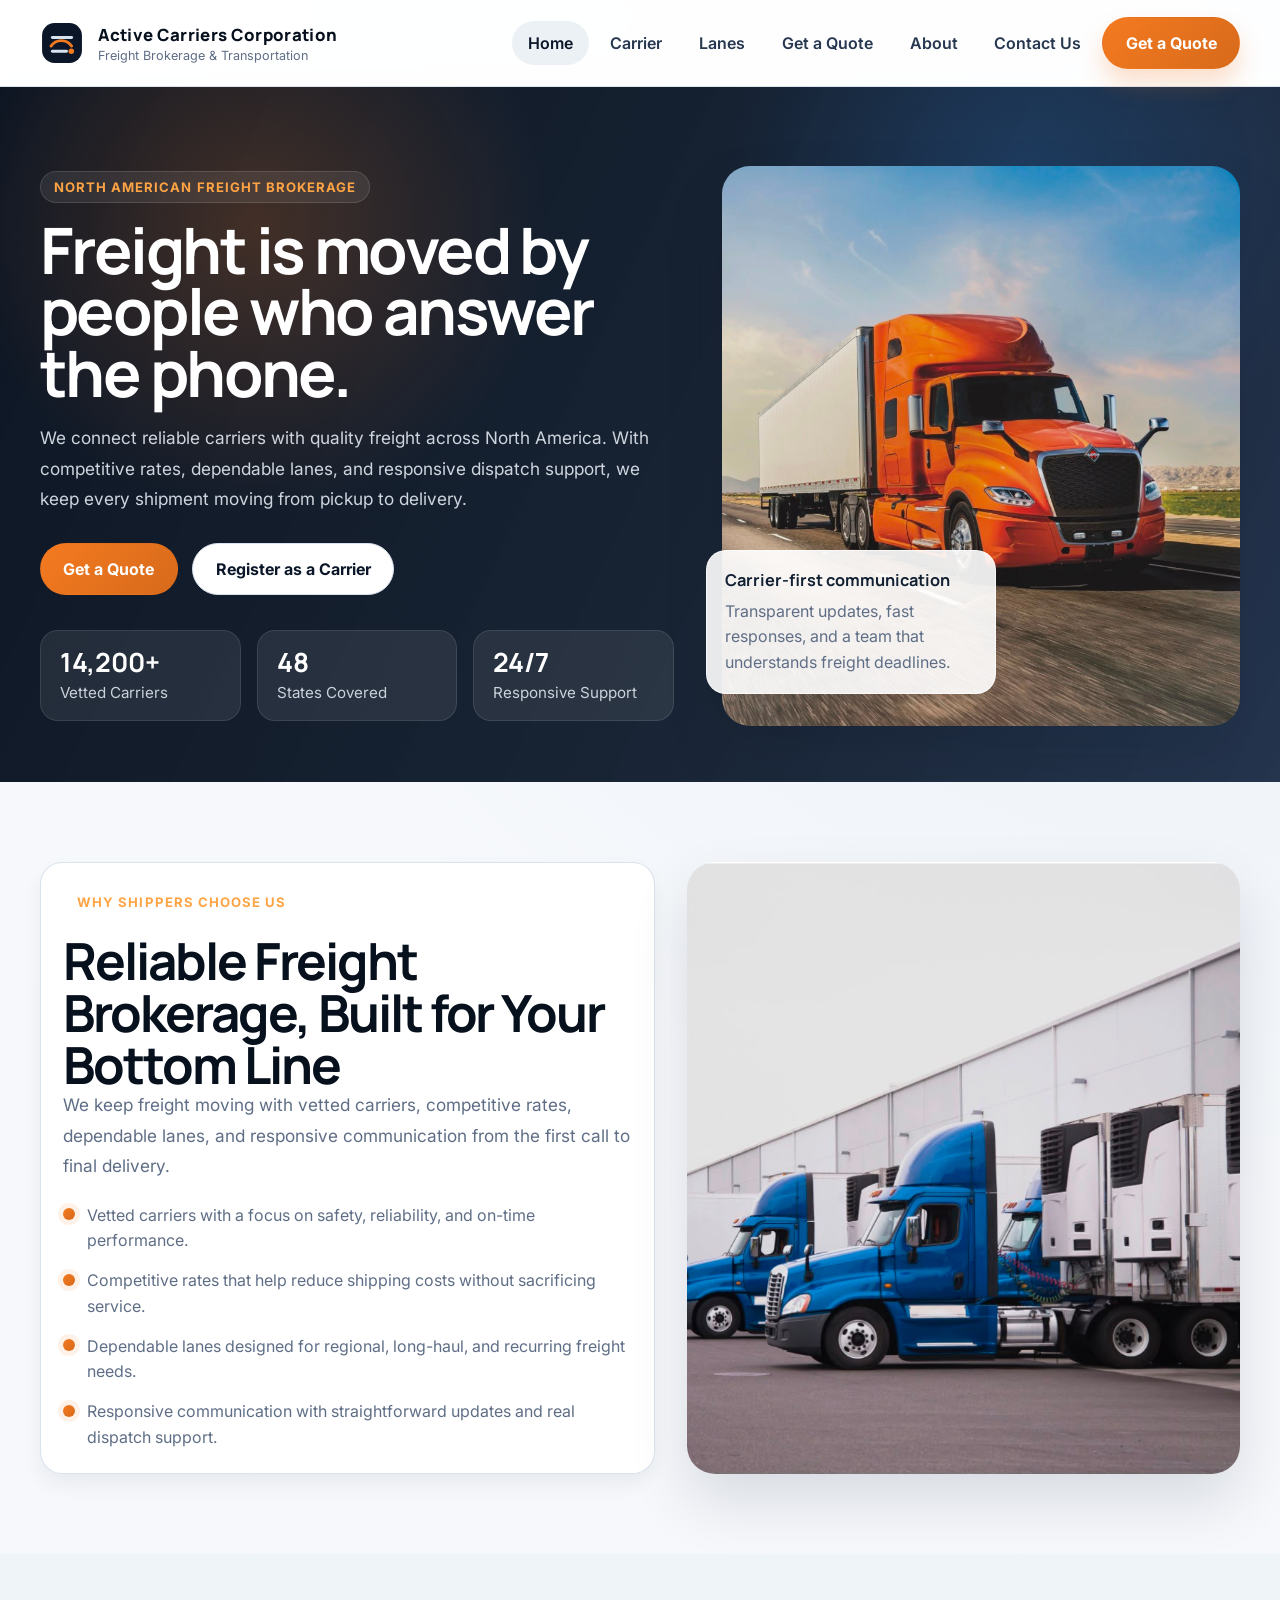
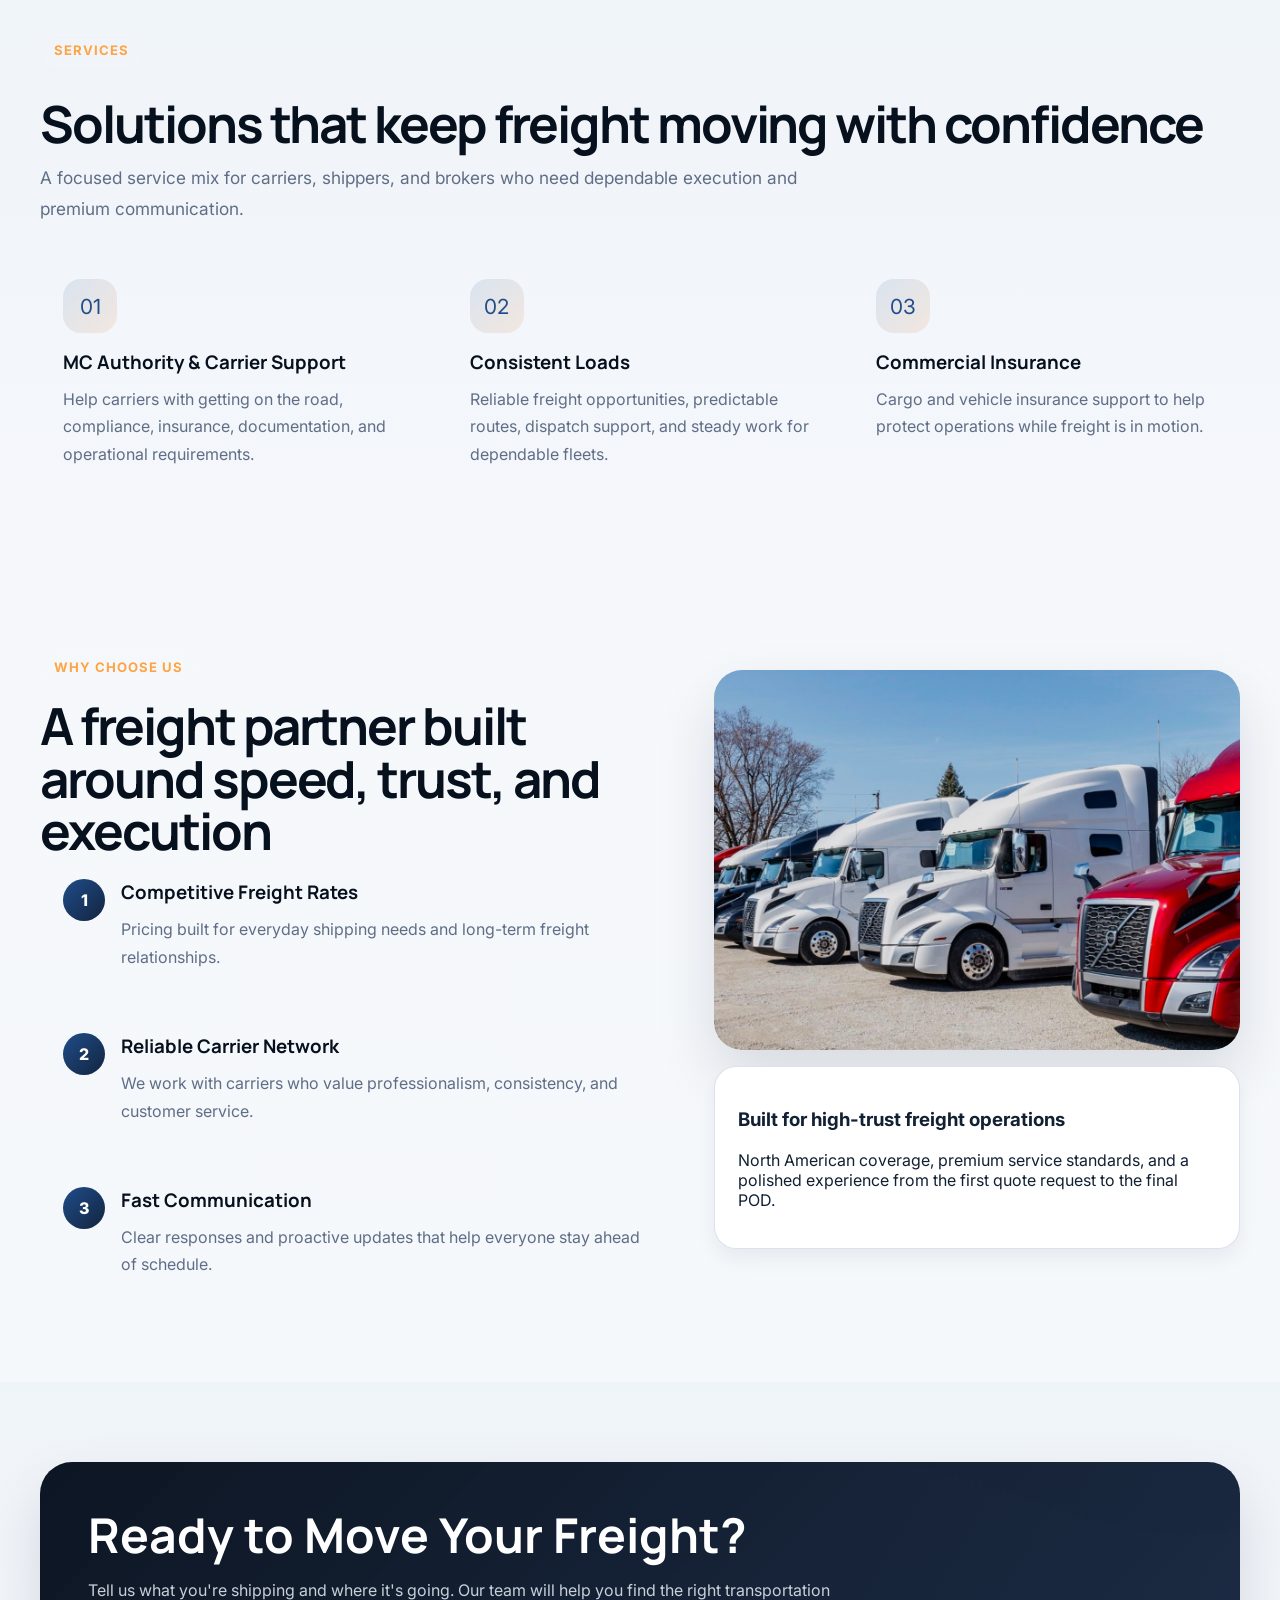
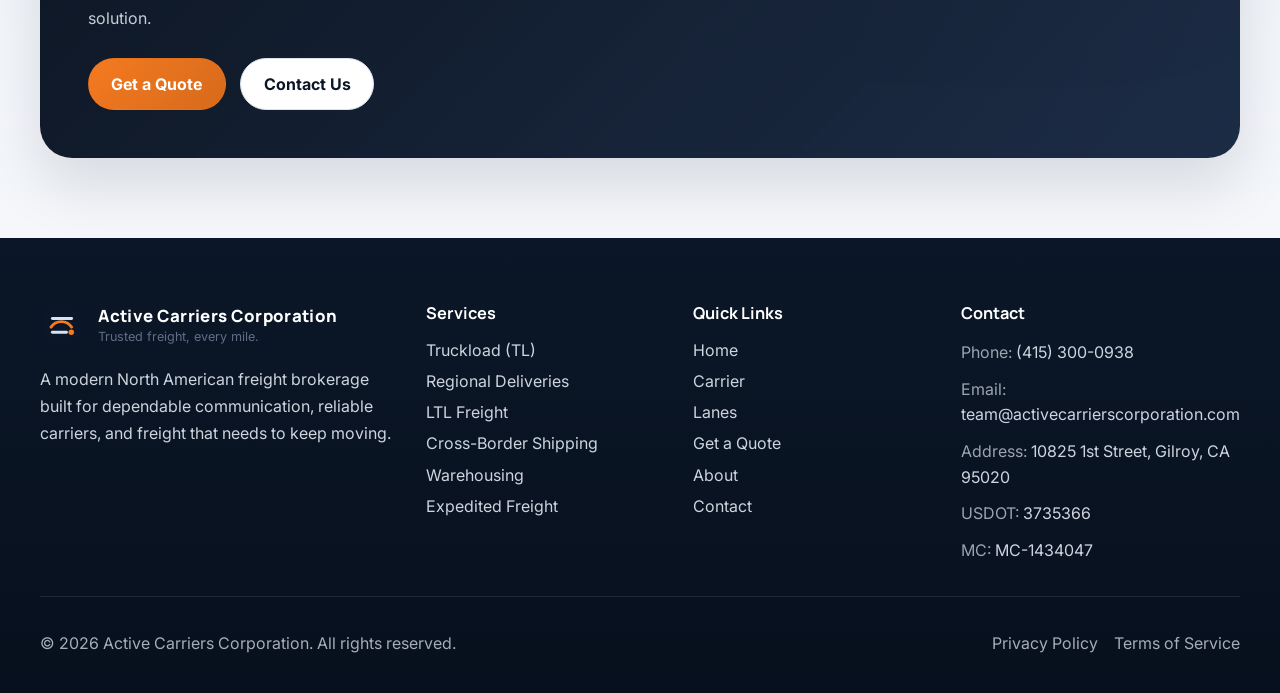
==== index.html @ 28343d26 "Add files via upload" ====
<!doctype html>
<html lang="en">
<head>
  <meta charset="utf-8">
  <meta name="viewport" content="width=device-width, initial-scale=1">
  <title>Active Carriers Corporation | Freight Brokerage & Transportation</title>
  <meta name="description" content="Active Carriers Corporation is a modern freight brokerage and transportation company connecting reliable carriers with quality freight across North America.">
  <meta name="robots" content="index, follow">
  <meta name="theme-color" content="#0B1728">
  <link rel="canonical" href="index.html">
  <meta property="og:type" content="website">
  <meta property="og:title" content="Active Carriers Corporation | Freight Brokerage & Transportation">
  <meta property="og:description" content="Connect with reliable carriers and quality freight across North America.">
  <meta property="og:url" content="index.html">
  <meta property="og:image" content="assets/logo/logo.svg">
  <meta name="twitter:card" content="summary">
  <meta name="twitter:title" content="Active Carriers Corporation | Freight Brokerage & Transportation">
  <meta name="twitter:description" content="Connect with reliable carriers and quality freight across North America.">
  <link rel="icon" type="image/svg+xml" href="assets/logo/logo.svg">
  <link rel="apple-touch-icon" href="assets/logo/logo.svg">
  <link rel="preconnect" href="https://fonts.googleapis.com">
  <link rel="preconnect" href="https://fonts.gstatic.com" crossorigin>
  <link href="https://fonts.googleapis.com/css2?family=Inter:wght@400;500;600;700;800&family=Manrope:wght@600;700;800&display=swap" rel="stylesheet">
  <link rel="stylesheet" href="css/style.css">
  <link rel="stylesheet" href="css/animations.css">
  <link rel="stylesheet" href="css/responsive.css">
  <script type="application/ld+json">
    {
      "@context": "https://schema.org",
      "@type": "Organization",
      "name": "Active Carriers Corporation",
      "url": "index.html",
      "logo": "assets/logo/logo.svg",
      "telephone": "+1-408-313-8667",
      "email": "team@activecarrierscorporation.com",
      "address": {
        "@type": "PostalAddress",
        "streetAddress": "10825 1st Street",
        "addressLocality": "Gilroy",
        "addressRegion": "CA",
        "postalCode": "95020",
        "addressCountry": "US"
      },
      "contactPoint": {
        "@type": "ContactPoint",
        "telephone": "+1-408-313-8667",
        "contactType": "customer service",
        "email": "team@activecarrierscorporation.com"
      }
    }
  </script>
</head>
<body data-page="home">
  <a class="sr-only" href="#main-content">Skip to content</a>
  <div data-site-header></div>

  <main id="main-content">
    <section class="hero">
      <div class="container hero__inner">
        <div data-reveal>
          <span class="hero__eyebrow">North American Freight Brokerage</span>
          <h1 class="hero__title">Freight is moved by people who answer the phone.</h1>
          <p class="hero__lead">
            We connect reliable carriers with quality freight across North America. With competitive rates, dependable lanes, and responsive dispatch support, we keep every shipment moving from pickup to delivery.
          </p>
          <div class="hero__actions">
            <a class="button button--accent" href="book-lane.html">Get a Quote</a>
            <a class="button button--secondary" href="carrier.html">Register as a Carrier</a>
          </div>
          <div class="hero__stats" aria-label="Company highlights">
            <div class="stat-card">
              <strong>14,200+</strong>
              <span>Vetted Carriers</span>
            </div>
            <div class="stat-card">
              <strong>48</strong>
              <span>States Covered</span>
            </div>
            <div class="stat-card">
              <strong>24/7</strong>
              <span>Responsive Support</span>
            </div>
          </div>
        </div>

        <div class="hero__media" data-reveal>
          <img class="hero__image" src="assets/images/image2.jpeg" alt="Semi truck driving along an open highway at sunset" loading="eager">
          <div class="hero__card">
            <h3>Carrier-first communication</h3>
            <p>Transparent updates, fast responses, and a team that understands freight deadlines.</p>
          </div>
        </div>
      </div>
    </section>

    <section class="section">
      <div class="container intro-grid">
        <div class="intro-panel" data-reveal>
          <span class="section__eyebrow">Why shippers choose us</span>
          <h2 class="section__title">Reliable Freight Brokerage, Built for Your Bottom Line</h2>
          <p class="section__lead">
            We keep freight moving with vetted carriers, competitive rates, dependable lanes, and responsive communication from the first call to final delivery.
          </p>
          <ul class="bullets">
            <li>Vetted carriers with a focus on safety, reliability, and on-time performance.</li>
            <li>Competitive rates that help reduce shipping costs without sacrificing service.</li>
            <li>Dependable lanes designed for regional, long-haul, and recurring freight needs.</li>
            <li>Responsive communication with straightforward updates and real dispatch support.</li>
          </ul>
        </div>
        <img class="intro-image" src="assets/images/image6.jpeg" alt="Freight truck parked near a logistics facility" loading="lazy" data-reveal>
      </div>
    </section>

    <section class="section section--muted">
      <div class="container">
        <div class="section__header" data-reveal>
          <span class="section__eyebrow">Services</span>
          <h2 class="section__title">Solutions that keep freight moving with confidence</h2>
          <p class="section__lead">A focused service mix for carriers, shippers, and brokers who need dependable execution and premium communication.</p>
        </div>
        <div class="cards-grid">
          <article class="service-card" data-reveal>
            <div class="service-card__icon">01</div>
            <h3>MC Authority & Carrier Support</h3>
            <p>Help carriers with getting on the road, compliance, insurance, documentation, and operational requirements.</p>
          </article>
          <article class="service-card" data-reveal>
            <div class="service-card__icon">02</div>
            <h3>Consistent Loads</h3>
            <p>Reliable freight opportunities, predictable routes, dispatch support, and steady work for dependable fleets.</p>
          </article>
          <article class="service-card" data-reveal>
            <div class="service-card__icon">03</div>
            <h3>Commercial Insurance</h3>
            <p>Cargo and vehicle insurance support to help protect operations while freight is in motion.</p>
          </article>
        </div>
      </div>
    </section>

    <section class="section">
      <div class="container feature-layout">
        <div data-reveal>
          <span class="section__eyebrow">Why choose us</span>
          <h2 class="section__title">A freight partner built around speed, trust, and execution</h2>
          <div class="advantage-list">
            <article class="advantage-card">
              <span class="advantage-card__index">1</span>
              <div>
                <h3>Competitive Freight Rates</h3>
                <p>Pricing built for everyday shipping needs and long-term freight relationships.</p>
              </div>
            </article>
            <article class="advantage-card">
              <span class="advantage-card__index">2</span>
              <div>
                <h3>Reliable Carrier Network</h3>
                <p>We work with carriers who value professionalism, consistency, and customer service.</p>
              </div>
            </article>
            <article class="advantage-card">
              <span class="advantage-card__index">3</span>
              <div>
                <h3>Fast Communication</h3>
                <p>Clear responses and proactive updates that help everyone stay ahead of schedule.</p>
              </div>
            </article>
            <!-- <article class="advantage-card">
              <span class="advantage-card__index">4</span>
              <div>
                <h3>Transparent Terms</h3>
                <p>Easy-to-understand expectations from booking through delivery and settlement.</p>
              </div>
            </article> -->
          </div>
        </div>
        <div data-reveal>
          <img class="feature-image" src="assets/images/image4.jpeg" alt="Logistics team planning freight operations" loading="lazy">
          <div class="info-panel" style="margin-top: 1rem;">
            <h3>Built for high-trust freight operations</h3>
            <p>North American coverage, premium service standards, and a polished experience from the first quote request to the final POD.</p>
          </div>
        </div>
      </div>
    </section>

    <section class="section section--muted">
      <div class="container">
        <div class="cta-block" data-reveal>
          <h2>Ready to Move Your Freight?</h2>
          <p>Tell us what you're shipping and where it's going. Our team will help you find the right transportation solution.</p>
          <div class="cta-block__actions">
            <a class="button button--accent" href="book-lane.html">Get a Quote</a>
            <a class="button button--secondary" href="contact.html">Contact Us</a>
          </div>
        </div>
      </div>
    </section>
  </main>

  <div data-site-footer></div>

  <script src="js/data.js"></script>
  <script src="js/main.js"></script>
</body>
</html>
---- css/style.css ----
:root {
  --bg: #f4f7fb;
  --surface: #ffffff;
  --surface-2: #edf2f8;
  --text: #122033;
  --muted: #5f6e86;
  --line: #d8e1ec;
  --navy-950: #07101d;
  --navy-900: #0b1728;
  --navy-800: #13243f;
  --blue-700: #1f4d89;
  --blue-600: #2563a9;
  --orange-600: #d76a1b;
  --orange-500: #f47a20;
  --green-600: #1c8f5f;
  --shadow-lg: 0 28px 60px rgba(8, 17, 31, 0.12);
  --shadow-md: 0 16px 34px rgba(8, 17, 31, 0.09);
  --shadow-sm: 0 10px 20px rgba(8, 17, 31, 0.06);
  --radius-xl: 28px;
  --radius-lg: 22px;
  --radius-md: 16px;
  --radius-sm: 12px;
  --container: 1200px;
}

* {
  box-sizing: border-box;
}

html {
  scroll-behavior: smooth;
}

body {
  margin: 0;
  padding-top: 86px;
  font-family: "Inter", sans-serif;
  color: var(--text);
  background:
    radial-gradient(circle at top right, rgba(37, 99, 169, 0.08), transparent 30%),
    linear-gradient(180deg, #f7f9fc 0%, #f4f7fb 100%);
  min-height: 100vh;
}

body.nav-open {
  overflow: hidden;
}

img {
  max-width: 100%;
  display: block;
}

a {
  color: inherit;
  text-decoration: none;
}

button,
input,
select,
textarea {
  font: inherit;
}

button {
  cursor: pointer;
}

.sr-only {
  position: absolute;
  width: 1px;
  height: 1px;
  padding: 0;
  margin: -1px;
  overflow: hidden;
  clip: rect(0, 0, 0, 0);
  border: 0;
}

.container {
  width: min(calc(100% - 2rem), var(--container));
  margin: 0 auto;
}

.site-header {
  position: fixed;
  top: 0;
  left: 0;
  right: 0;
  z-index: 1000;
  background: rgba(255, 255, 255, 0.92);
  backdrop-filter: blur(14px);
  border-bottom: 1px solid rgba(216, 225, 236, 0.8);
}

.header__inner {
  display: flex;
  align-items: center;
  gap: 1rem;
  min-height: 86px;
}

.brand {
  display: inline-flex;
  align-items: center;
  gap: 0.9rem;
  min-width: 0;
}

.brand__mark {
  flex: 0 0 auto;
}

.brand__text {
  display: flex;
  flex-direction: column;
  gap: 0.1rem;
  min-width: 0;
}

.brand__name {
  font-family: "Manrope", sans-serif;
  font-size: 1.05rem;
  font-weight: 800;
  letter-spacing: 0.02em;
  color: var(--navy-950);
}

.brand__tag {
  font-size: 0.79rem;
  color: var(--muted);
}

.nav {
  margin-left: auto;
}

.nav__list {
  display: flex;
  align-items: center;
  gap: 0.3rem;
  list-style: none;
  padding: 0;
  margin: 0;
}

.nav__link {
  display: inline-flex;
  align-items: center;
  justify-content: center;
  padding: 0.75rem 1rem;
  border-radius: 999px;
  color: #26374f;
  font-weight: 600;
  transition: color 180ms ease, background-color 180ms ease, transform 180ms ease;
}

.nav__link:hover,
.nav__link:focus-visible,
.nav__link.is-active {
  background: rgba(31, 77, 137, 0.08);
  color: var(--navy-900);
}

.nav__cta {
  box-shadow: 0 14px 24px rgba(244, 122, 32, 0.24);
}

.nav-toggle {
  display: none;
  margin-left: auto;
  width: 48px;
  height: 48px;
  padding: 0;
  border: 1px solid var(--line);
  border-radius: 14px;
  background: var(--surface);
  align-items: center;
  justify-content: center;
  gap: 4px;
  flex-direction: column;
}

.nav-toggle__bar {
  width: 18px;
  height: 2px;
  border-radius: 99px;
  background: var(--navy-900);
}

.button {
  display: inline-flex;
  align-items: center;
  justify-content: center;
  min-height: 52px;
  padding: 0.9rem 1.4rem;
  border-radius: 999px;
  border: 1px solid transparent;
  font-weight: 700;
  transition: transform 180ms ease, box-shadow 180ms ease, background-color 180ms ease, border-color 180ms ease;
}

.button:hover,
.button:focus-visible {
  transform: translateY(-1px);
}

.button--accent {
  color: #fff;
  background: linear-gradient(135deg, var(--orange-500), var(--orange-600));
}

.button--accent:hover,
.button--accent:focus-visible {
  box-shadow: 0 18px 30px rgba(244, 122, 32, 0.28);
}

.button--secondary {
  color: var(--navy-900);
  background: #fff;
  border-color: var(--line);
}

.hero {
  position: relative;
  overflow: hidden;
  padding: 5rem 0 3.5rem;
  background:
    linear-gradient(115deg, rgba(8, 17, 31, 0.98) 0%, rgba(11, 23, 40, 0.95) 55%, rgba(19, 36, 63, 0.92) 100%);
  color: #fff;
}

.hero::before {
  content: "";
  position: absolute;
  inset: 0;
  background:
    radial-gradient(circle at 20% 20%, rgba(244, 122, 32, 0.22), transparent 25%),
    radial-gradient(circle at 80% 15%, rgba(37, 99, 169, 0.35), transparent 26%);
  pointer-events: none;
}

.hero__inner {
  position: relative;
  display: grid;
  grid-template-columns: minmax(0, 1.1fr) minmax(340px, 0.9fr);
  gap: 3rem;
  align-items: center;
}

.hero__eyebrow,
.section__eyebrow {
  display: inline-flex;
  align-items: center;
  gap: 0.5rem;
  padding: 0.45rem 0.8rem;
  border-radius: 999px;
  width: fit-content;
  background: rgba(255, 255, 255, 0.08);
  border: 1px solid rgba(255, 255, 255, 0.12);
  color: #fea445;
  font-size: 0.82rem;
  font-weight: 700;
  letter-spacing: 0.08em;
  text-transform: uppercase;
}

.hero__title,
.section__title {
  margin: 1rem 0 0;
  font-family: "Manrope", sans-serif;
  font-size: clamp(2.35rem, 5vw, 4.9rem);
  line-height: 0.96;
  letter-spacing: -0.04em;
}

.hero__lead,
.section__lead {
  max-width: 42rem;
  margin: 1.25rem 0 0;
  font-size: 1.08rem;
  line-height: 1.75;
  color: rgba(232, 239, 247, 0.88);
}

.hero__actions {
  display: flex;
  flex-wrap: wrap;
  gap: 0.9rem;
  margin-top: 1.8rem;
}

.hero__stats {
  display: grid;
  grid-template-columns: repeat(3, minmax(0, 1fr));
  gap: 1rem;
  margin-top: 2.2rem;
}

.stat-card {
  padding: 1.15rem 1.2rem;
  border-radius: 18px;
  background: rgba(255, 255, 255, 0.08);
  border: 1px solid rgba(255, 255, 255, 0.1);
  backdrop-filter: blur(10px);
}

.stat-card strong {
  display: block;
  font-family: "Manrope", sans-serif;
  font-size: 1.65rem;
  line-height: 1;
}

.stat-card span {
  display: block;
  margin-top: 0.45rem;
  color: rgba(232, 239, 247, 0.85);
  font-size: 0.95rem;
}

.hero__media {
  position: relative;
  min-height: 560px;
}

.hero__image {
  width: 100%;
  height: 100%;
  min-height: 560px;
  object-fit: cover;
  border-radius: var(--radius-xl);
  box-shadow: var(--shadow-lg);
}

.hero__card {
  position: absolute;
  left: -1rem;
  bottom: 2rem;
  width: min(290px, 88%);
  padding: 1.1rem 1.15rem;
  border-radius: 20px;
  background: rgba(255, 255, 255, 0.9);
  color: var(--text);
  box-shadow: var(--shadow-md);
  border: 1px solid rgba(255, 255, 255, 0.7);
}

.hero__card h3 {
  margin: 0;
  font-family: "Manrope", sans-serif;
  font-size: 1.02rem;
}

.hero__card p {
  margin: 0.5rem 0 0;
  line-height: 1.6;
  color: var(--muted);
}

.section {
  padding: 5rem 0;
}

.section--muted {
  background: linear-gradient(180deg, #eff4f9 0%, #f5f7fb 100%);
}

.section__header {
  display: grid;
  gap: 0.9rem;
  margin-bottom: 2rem;
}

.section__title {
  color: var(--navy-950);
  font-size: clamp(2rem, 4vw, 3.4rem);
  line-height: 1.02;
}

.section__lead {
  color: var(--muted);
  max-width: 50rem;
  margin: 0;
}

.intro-grid {
  display: grid;
  grid-template-columns: 1fr 0.9fr;
  gap: 2rem;
  align-items: center;
}

.intro-panel,
.feature-panel,
.form-panel,
.info-panel,
.lane-tools,
.lane-card,
.vehicle-card,
.contact-card {
  background: var(--surface);
  border: 1px solid rgba(216, 225, 236, 0.95);
  border-radius: var(--radius-lg);
  box-shadow: var(--shadow-sm);
}

.intro-panel,
.feature-panel,
.form-panel,
.info-panel {
  padding: 1.4rem;
}

.bullets {
  display: grid;
  gap: 0.9rem;
  margin: 1.35rem 0 0;
  padding: 0;
  list-style: none;
}

.bullets li {
  display: flex;
  gap: 0.75rem;
  align-items: flex-start;
  line-height: 1.6;
  color: var(--muted);
}

.bullets li::before {
  content: "";
  flex: 0 0 auto;
  width: 12px;
  height: 12px;
  margin-top: 0.35rem;
  border-radius: 50%;
  background: linear-gradient(135deg, var(--orange-500), var(--orange-600));
  box-shadow: 0 0 0 5px rgba(244, 122, 32, 0.1);
}

.intro-image {
  height: 100%;
  min-height: 420px;
  border-radius: var(--radius-xl);
  object-fit: cover;
  box-shadow: var(--shadow-lg);
}

.cards-grid {
  display: grid;
  grid-template-columns: repeat(3, minmax(0, 1fr));
  gap: 1.2rem;
}

.service-card,
.advantage-card,
.vehicle-card,
.contact-card,
.lane-card {
  padding: 1.45rem;
  transition: transform 180ms ease, box-shadow 180ms ease;
}

.service-card:hover,
.advantage-card:hover,
.vehicle-card:hover,
.contact-card:hover,
.lane-card:hover {
  transform: translateY(-4px);
  box-shadow: var(--shadow-md);
}

.service-card__icon {
  display: inline-flex;
  align-items: center;
  justify-content: center;
  width: 54px;
  height: 54px;
  border-radius: 18px;
  background: linear-gradient(135deg, rgba(37, 99, 169, 0.12), rgba(244, 122, 32, 0.12));
  color: var(--blue-700);
  font-size: 1.3rem;
  margin-bottom: 1rem;
}

.service-card h3,
.advantage-card h3,
.vehicle-card h3,
.contact-card h3,
.lane-card h3,
.info-card h3 {
  margin: 0;
  font-family: "Manrope", sans-serif;
  color: var(--navy-950);
}

.service-card p,
.advantage-card p,
.vehicle-card p,
.contact-card p,
.lane-card p,
.info-card p {
  margin: 0.7rem 0 0;
  line-height: 1.7;
  color: var(--muted);
}

.feature-layout {
  display: grid;
  grid-template-columns: 1.1fr 0.9fr;
  gap: 2rem;
  align-items: start;
}

.advantage-list {
  display: grid;
  gap: 1rem;
}

.advantage-card {
  display: grid;
  grid-template-columns: auto 1fr;
  gap: 1rem;
  align-items: start;
}

.advantage-card__index {
  width: 42px;
  height: 42px;
  border-radius: 50%;
  display: inline-flex;
  align-items: center;
  justify-content: center;
  font-weight: 800;
  color: #fff;
  background: linear-gradient(135deg, var(--blue-700), var(--navy-800));
}

.feature-image {
  margin-top: 1.2rem;
  width: 100%;
  height: 380px;
  object-fit: cover;
  border-radius: var(--radius-xl);
  box-shadow: var(--shadow-lg);
}

.cta-block {
  padding: 3rem;
  border-radius: calc(var(--radius-xl) + 4px);
  background:
    linear-gradient(135deg, rgba(8, 17, 31, 0.98), rgba(19, 36, 63, 0.96)),
    radial-gradient(circle at top right, rgba(244, 122, 32, 0.22), transparent 35%);
  color: #fff;
  box-shadow: var(--shadow-lg);
}

.cta-block h2 {
  margin: 0;
  font-family: "Manrope", sans-serif;
  font-size: clamp(2rem, 4vw, 3rem);
  line-height: 1.05;
}

.cta-block p {
  max-width: 48rem;
  margin: 1rem 0 0;
  color: rgba(232, 239, 247, 0.85);
  line-height: 1.75;
}

.cta-block__actions {
  display: flex;
  flex-wrap: wrap;
  gap: 0.9rem;
  margin-top: 1.6rem;
}

.page-hero {
  padding: 4.2rem 0 2.8rem;
  background:
    linear-gradient(115deg, rgba(8, 17, 31, 0.98) 0%, rgba(11, 23, 40, 0.95) 55%, rgba(19, 36, 63, 0.92) 100%);
  color: #fff;
}

.page-hero__inner {
  display: grid;
  grid-template-columns: minmax(0, 1.05fr) minmax(280px, 0.95fr);
  gap: 2rem;
  align-items: center;
}

.page-hero__title {
  margin: 0;
  font-family: "Manrope", sans-serif;
  font-size: clamp(2.4rem, 5vw, 4.3rem);
  line-height: 0.98;
  letter-spacing: -0.04em;
}

.page-hero__subtitle {
  margin: 1rem 0 0;
  color: rgba(232, 239, 247, 0.88);
  line-height: 1.75;
  max-width: 42rem;
  font-size: 1.06rem;
}

.page-hero__panel {
  padding: 1.4rem;
  border-radius: var(--radius-xl);
  background: rgba(255, 255, 255, 0.08);
  border: 1px solid rgba(255, 255, 255, 0.12);
}

.page-hero__panel img {
  width: 100%;
  height: 290px;
  border-radius: 22px;
  object-fit: cover;
}

.lane-tools {
  padding: 1.2rem;
  margin-bottom: 1.4rem;
}

.lane-tools__grid {
  display: grid;
  grid-template-columns: 1.4fr 0.6fr 0.7fr 0.7fr 0.6fr auto;
  gap: 0.8rem;
  align-items: end;
}

.field label,
.form-field label,
.upload-field label {
  display: block;
  margin-bottom: 0.45rem;
  font-size: 0.92rem;
  font-weight: 700;
  color: var(--navy-900);
}

.field input,
.field select,
.form-field input,
.form-field select,
.form-field textarea {
  width: 100%;
  min-height: 52px;
  padding: 0.85rem 1rem;
  border-radius: 14px;
  border: 1px solid var(--line);
  background: #fff;
  color: var(--text);
  transition: border-color 180ms ease, box-shadow 180ms ease;
}

.field input:focus,
.field select:focus,
.form-field input:focus,
.form-field select:focus,
.form-field textarea:focus {
  outline: none;
  border-color: rgba(37, 99, 169, 0.6);
  box-shadow: 0 0 0 4px rgba(37, 99, 169, 0.12);
}

.field input::placeholder,
.form-field input::placeholder,
.form-field textarea::placeholder {
  color: #8a96a9;
}

.lane-grid {
  display: grid;
  grid-template-columns: repeat(3, minmax(0, 1fr));
  gap: 1.2rem;
}

.lane-card {
  display: flex;
  flex-direction: column;
  gap: 1rem;
}

.lane-card__top {
  display: flex;
  justify-content: space-between;
  gap: 1rem;
  align-items: center;
}

.lane-card__badge {
  display: inline-flex;
  align-items: center;
  gap: 0.4rem;
  padding: 0.45rem 0.8rem;
  border-radius: 999px;
  background: rgba(31, 77, 137, 0.08);
  color: var(--blue-700);
  font-weight: 800;
  font-size: 0.92rem;
}

.lane-card__rate {
  font-family: "Manrope", sans-serif;
  font-size: 1.35rem;
  font-weight: 800;
  color: var(--navy-950);
}

.lane-card__route {
  font-size: 1.1rem;
  line-height: 1.35;
}

.lane-card__route span {
  color: var(--orange-500);
}

.lane-card__meta {
  display: grid;
  grid-template-columns: repeat(3, minmax(0, 1fr));
  gap: 0.8rem;
}

.lane-card__meta div {
  padding: 0.85rem;
  border-radius: 16px;
  background: #f7f9fc;
}

.lane-card__meta span {
  display: block;
  font-size: 0.78rem;
  text-transform: uppercase;
  letter-spacing: 0.08em;
  color: var(--muted);
  margin-bottom: 0.35rem;
}

.lane-card__meta strong {
  display: block;
  font-size: 0.98rem;
  color: var(--navy-950);
}

.lane-card__button {
  width: 100%;
}

.form-grid {
  display: grid;
  grid-template-columns: repeat(2, minmax(0, 1fr));
  gap: 1rem;
}

.form-grid--single {
  grid-template-columns: 1fr;
}

.form-field--full {
  grid-column: 1 / -1;
}

.form-field textarea {
  min-height: 160px;
  resize: vertical;
}

.upload-field {
  margin-top: 1rem;
}

.upload-help {
  margin: 0.35rem 0 0;
  color: var(--muted);
  font-size: 0.9rem;
  line-height: 1.6;
}

.upload-input {
  padding: 0.75rem 0;
}

.form-actions {
  display: flex;
  flex-wrap: wrap;
  gap: 0.9rem;
  align-items: center;
  margin-top: 1.2rem;
}

.form-message {
  margin-top: 1rem;
  padding: 0.95rem 1rem;
  border-radius: 14px;
  font-weight: 600;
  line-height: 1.6;
}

.form-message--info {
  background: rgba(31, 77, 137, 0.08);
  color: var(--blue-700);
}

.form-message--success {
  background: rgba(28, 143, 95, 0.1);
  color: var(--green-600);
}

.form-message--error {
  background: rgba(215, 106, 27, 0.12);
  color: #9b4510;
}

.two-column {
  display: grid;
  grid-template-columns: 1.05fr 0.95fr;
  gap: 1.6rem;
  align-items: start;
}

.info-stack {
  display: grid;
  gap: 1rem;
}

.info-card {
  padding: 1.15rem 1.2rem;
  border-radius: var(--radius-lg);
  background: var(--surface);
  border: 1px solid var(--line);
  box-shadow: var(--shadow-sm);
}

.info-card span {
  display: block;
  margin-top: 0.35rem;
  color: var(--muted);
  line-height: 1.6;
}

.vehicle-card__image {
  width: 100%;
  height: 230px;
  border-radius: 18px;
  object-fit: cover;
  margin-bottom: 1rem;
}

.contact-grid {
  display: grid;
  grid-template-columns: 0.95fr 1.05fr;
  gap: 1.4rem;
}

.contact-card__list {
  list-style: none;
  padding: 0;
  margin: 1rem 0 0;
  display: grid;
  gap: 0.95rem;
}

.contact-card__list li {
  display: grid;
  gap: 0.3rem;
  padding: 0.95rem 1rem;
  border-radius: 16px;
  background: #f7f9fc;
}

.contact-card__list li span {
  font-size: 0.78rem;
  text-transform: uppercase;
  letter-spacing: 0.08em;
  color: var(--muted);
}

.contact-card__list strong {
  color: var(--navy-950);
}

.site-footer {
  padding: 4rem 0 1.5rem;
  background: linear-gradient(180deg, var(--navy-900) 0%, var(--navy-950) 100%);
  color: rgba(232, 239, 247, 0.88);
}

.footer__grid {
  display: grid;
  grid-template-columns: 1.2fr 0.8fr 0.8fr 0.9fr;
  gap: 2rem;
  padding-bottom: 2rem;
}

.brand--footer .brand__name,
.footer__heading {
  color: #fff;
}

.footer__copy {
  margin: 1rem 0 0;
  max-width: 34rem;
  line-height: 1.7;
}

.footer__heading {
  margin: 0;
  font-family: "Manrope", sans-serif;
  font-size: 1.02rem;
}

.footer__links,
.footer__contact {
  list-style: none;
  padding: 0;
  margin: 1rem 0 0;
  display: grid;
  gap: 0.7rem;
}

.footer__links a,
.footer__contact a {
  color: rgba(232, 239, 247, 0.88);
}

.footer__links a:hover,
.footer__contact a:hover,
.footer__legal a:hover {
  color: #fff;
}

.footer__contact li {
  line-height: 1.6;
}

.footer__contact span {
  color: rgba(232, 239, 247, 0.66);
}

.footer__bottom {
  display: flex;
  align-items: center;
  justify-content: space-between;
  gap: 1rem;
  padding-top: 1.25rem;
  border-top: 1px solid rgba(255, 255, 255, 0.1);
  color: rgba(232, 239, 247, 0.7);
}

.footer__legal {
  display: flex;
  gap: 1rem;
}

.footer__legal a {
  color: rgba(232, 239, 247, 0.7);
}

.section__subgrid {
  display: grid;
  grid-template-columns: repeat(2, minmax(0, 1fr));
  gap: 1.2rem;
}

.timeline {
  display: grid;
  gap: 1rem;
}

.timeline__item {
  padding: 1rem 1.1rem;
  border-radius: 16px;
  background: rgba(37, 99, 169, 0.06);
  border: 1px solid rgba(37, 99, 169, 0.1);
}

.timeline__item strong {
  display: block;
  color: var(--navy-950);
}

.timeline__item span {
  display: block;
  margin-top: 0.3rem;
  color: var(--muted);
  line-height: 1.6;
}

.trust-bar {
  display: flex;
  flex-wrap: wrap;
  gap: 0.75rem;
  margin-top: 1rem;
}

.trust-pill {
  padding: 0.55rem 0.85rem;
  border-radius: 999px;
  background: rgba(37, 99, 169, 0.08);
  color: var(--blue-700);
  font-weight: 700;
  font-size: 0.88rem;
}

.lane-summary {
  margin-top: 0.8rem;
  font-weight: 700;
  color: var(--blue-700);
}

.lane-section__summary {
  margin-bottom: 1rem;
}

.lane-section__summary-text {
  margin: 0;
  color: var(--muted);
  font-weight: 600;
}

.lane-empty {
  grid-column: 1 / -1;
  padding: 2rem;
  border-radius: var(--radius-lg);
  background: var(--surface);
  border: 1px dashed var(--line);
  box-shadow: var(--shadow-sm);
  text-align: center;
}

.lane-empty h3 {
  margin: 0;
  font-family: "Manrope", sans-serif;
  color: var(--navy-950);
}

.lane-empty p {
  margin: 0.75rem auto 0;
  max-width: 34rem;
  color: var(--muted);
  line-height: 1.7;
}

/* ── Carrier page ──────────────────────────────────────────────────── */

.carrier-hero__pills {
  display: flex;
  flex-wrap: wrap;
  gap: 0.6rem;
  margin-top: 1.6rem;
}

/* Main layout: form (wider) + sidebar */
.carrier-layout {
  display: grid;
  grid-template-columns: 1fr 340px;
  gap: 1.8rem;
  align-items: start;
}

/* Form card with left accent stripe */
.carrier-form-card {
  display: flex;
  border-radius: var(--radius-lg);
  background: var(--surface);
  border: 1px solid var(--line);
  box-shadow: var(--shadow-sm);
  overflow: hidden;
}

.carrier-form-card__accent {
  flex: 0 0 6px;
  background: linear-gradient(180deg, var(--orange-500), var(--blue-700));
  border-radius: var(--radius-lg) 0 0 var(--radius-lg);
}

.carrier-form-card__body {
  flex: 1;
  padding: 2rem 1.8rem;
}

.carrier-form-card__eyebrow {
  background: rgba(31, 77, 137, 0.07);
  border-color: rgba(31, 77, 137, 0.12);
  color: var(--blue-700);
}

.carrier-form-card__title {
  font-size: clamp(1.6rem, 3vw, 2.2rem);
  margin-top: 0.75rem;
}

.carrier-form-card__lead {
  font-size: 1rem;
  margin-top: 0.6rem;
  margin-bottom: 1.6rem;
}

/* Section labels inside the form */
.carrier-form-section-label {
  margin: 1.6rem 0 0.7rem;
  font-size: 0.78rem;
  font-weight: 800;
  letter-spacing: 0.1em;
  text-transform: uppercase;
  color: var(--muted);
  border-bottom: 1px solid var(--line);
  padding-bottom: 0.45rem;
}

.carrier-form-section-label:first-of-type {
  margin-top: 0;
}

/* Required asterisk */
.required-mark {
  color: var(--orange-500);
  margin-left: 2px;
}

/* Form footer row */
.carrier-form-footer {
  display: flex;
  align-items: flex-start;
  gap: 1.2rem;
  flex-wrap: wrap;
  margin-top: 1.6rem;
  padding-top: 1.4rem;
  border-top: 1px solid var(--line);
}

.carrier-submit-btn {
  flex: 0 0 auto;
  min-width: 200px;
}

.carrier-form-note {
  flex: 1;
  margin: 0;
  font-size: 0.88rem;
  line-height: 1.65;
  color: var(--muted);
  min-width: 200px;
}

/* ── Carrier sidebar ──────────────────────────────────────────────── */

.carrier-sidebar {
  display: flex;
  flex-direction: column;
  gap: 1.2rem;
  position: sticky;
  top: 100px;
}

.carrier-sidebar__image-wrap {
  position: relative;
  border-radius: var(--radius-lg);
  overflow: hidden;
  box-shadow: var(--shadow-md);
}

.carrier-sidebar__image {
  width: 100%;
  height: 220px;
  object-fit: cover;
  display: block;
}

.carrier-sidebar__image-badge {
  position: absolute;
  bottom: 0;
  left: 0;
  right: 0;
  padding: 0.9rem 1rem;
  background: linear-gradient(0deg, rgba(7, 16, 29, 0.88) 0%, transparent 100%);
  color: #fff;
}

.carrier-sidebar__image-badge strong {
  display: block;
  font-family: "Manrope", sans-serif;
  font-size: 1rem;
}

.carrier-sidebar__image-badge span {
  display: block;
  font-size: 0.82rem;
  margin-top: 0.2rem;
  color: rgba(232, 239, 247, 0.82);
  line-height: 1.5;
}

/* Stats row */
.carrier-sidebar__facts {
  display: grid;
  grid-template-columns: repeat(3, minmax(0, 1fr));
  gap: 0.75rem;
}

.carrier-fact {
  padding: 0.85rem 0.8rem;
  border-radius: var(--radius-sm);
  background: var(--surface);
  border: 1px solid var(--line);
  box-shadow: var(--shadow-sm);
  text-align: center;
}

.carrier-fact strong {
  display: block;
  font-family: "Manrope", sans-serif;
  font-size: 1.2rem;
  font-weight: 800;
  color: var(--navy-950);
  line-height: 1.1;
}

.carrier-fact span {
  display: block;
  margin-top: 0.3rem;
  font-size: 0.75rem;
  line-height: 1.4;
  color: var(--muted);
}

/* Documents card */
.carrier-sidebar__docs {
  padding: 1.1rem 1.15rem;
  border-radius: var(--radius-md);
  background: var(--surface);
  border: 1px solid var(--line);
  box-shadow: var(--shadow-sm);
}

.carrier-sidebar__docs h3 {
  margin: 0 0 0.75rem;
  font-family: "Manrope", sans-serif;
  font-size: 0.95rem;
  color: var(--navy-950);
}

.carrier-sidebar__docs ul {
  margin: 0;
  padding: 0;
  list-style: none;
  display: grid;
  gap: 0.5rem;
}

.carrier-sidebar__docs ul li {
  display: flex;
  align-items: center;
  gap: 0.6rem;
  font-size: 0.9rem;
  color: var(--muted);
  line-height: 1.5;
}

.carrier-sidebar__docs ul li::before {
  content: "";
  flex: 0 0 8px;
  height: 8px;
  border-radius: 50%;
  background: linear-gradient(135deg, var(--orange-500), var(--orange-600));
}

/* ── Book-lane: lane detail block ─────────────────────────────────── */

.lane-detail-block {
  margin-top: 1.2rem;
  padding: 1rem;
  border-radius: var(--radius-md);
  background: rgba(31, 77, 137, 0.05);
  border: 1px solid rgba(31, 77, 137, 0.12);
}

.lane-detail-grid {
  display: grid;
  grid-template-columns: repeat(2, minmax(0, 1fr));
  gap: 0.75rem;
}

.lane-detail-item {
  padding: 0.75rem 0.85rem;
  border-radius: var(--radius-sm);
  background: var(--surface);
  border: 1px solid var(--line);
}

.lane-detail-item span {
  display: block;
  font-size: 0.75rem;
  font-weight: 700;
  text-transform: uppercase;
  letter-spacing: 0.08em;
  color: var(--muted);
  margin-bottom: 0.3rem;
}

.lane-detail-item strong {
  display: block;
  font-size: 1rem;
  font-weight: 800;
  color: var(--navy-950);
}

.lane-not-found {
  margin-top: 1rem;
  padding: 0.85rem 1rem;
  border-radius: var(--radius-sm);
  background: rgba(215, 106, 27, 0.08);
  border: 1px solid rgba(215, 106, 27, 0.18);
  color: #9b4510;
  font-size: 0.93rem;
  font-weight: 600;
  line-height: 1.55;
}

.lane-not-found a {
  color: var(--orange-600);
  text-decoration: underline;
  text-underline-offset: 2px;
}

/* ── Lane card: type badges, round-trip, extra fields ─────────────── */

.lane-card__top-right {
  display: flex;
  flex-direction: column;
  align-items: flex-end;
  gap: 0.3rem;
}

.lane-card__type {
  display: inline-block;
  font-size: 0.7rem;
  font-weight: 700;
  letter-spacing: 0.06em;
  text-transform: uppercase;
  padding: 0.2rem 0.6rem;
  border-radius: 999px;
}

.lane-card__type--one-way {
  background: rgba(31, 77, 137, 0.08);
  color: var(--blue-700);
  border: 1px solid rgba(31, 77, 137, 0.15);
}

.lane-card__type--round {
  background: rgba(215, 106, 27, 0.1);
  color: var(--orange-600);
  border: 1px solid rgba(215, 106, 27, 0.2);
}

.lane-card__rates {
  display: flex;
  flex-direction: column;
  align-items: flex-end;
  gap: 0.1rem;
}

.lane-card__total-rate {
  font-size: 0.78rem;
  font-weight: 600;
  color: var(--muted);
}

.lane-card__address {
  margin: 0.2rem 0 0;
  font-size: 0.8rem;
  color: var(--muted);
  line-height: 1.4;
}

/* Round-trip return leg block */
.lane-card__return {
  margin-top: 0.85rem;
  padding: 0.85rem;
  border-radius: var(--radius-sm);
  background: rgba(215, 106, 27, 0.04);
  border: 1px dashed rgba(215, 106, 27, 0.25);
}

.lane-card__return-label {
  display: flex;
  align-items: center;
  justify-content: space-between;
  font-size: 0.72rem;
  font-weight: 800;
  letter-spacing: 0.08em;
  text-transform: uppercase;
  color: var(--orange-600);
  margin-bottom: 0.4rem;
}

.lane-card__return-rate {
  font-size: 0.95rem;
  font-weight: 800;
  color: var(--navy-950);
  text-transform: none;
  letter-spacing: 0;
}

.lane-card__return-route {
  font-size: 0.95rem;
  font-weight: 700;
  color: var(--navy-950);
  margin-bottom: 0.4rem;
}

.lane-card__return-route span {
  color: var(--orange-500);
}

.lane-card__meta--return {
  margin-top: 0.5rem;
  background: transparent;
  gap: 0.4rem;
}

.lane-card__meta--return div {
  background: rgba(255, 255, 255, 0.7);
  border-radius: var(--radius-sm);
  padding: 0.5rem 0.65rem;
}

/* .lane-card--round-trip:hover {
  border-left: 3px solid var(--orange-500);
} */

/* ── Contact page layout ──────────────────────────────────────────── */

.contact-page-grid {
  display: grid;
  grid-template-columns: 1fr 1fr;
  gap: 1.8rem;
  align-items: start;
}

@media (max-width: 860px) {
  .contact-page-grid {
    grid-template-columns: 1fr;
  }
}

/* Authority & Registration block */
.contact-reg-block {
  margin-top: 1.8rem;
  padding-top: 1.4rem;
  border-top: 1px solid var(--line);
}

.contact-reg-block h3 {
  font-family: "Manrope", sans-serif;
  font-size: 0.8rem;
  font-weight: 800;
  text-transform: uppercase;
  letter-spacing: 0.08em;
  color: var(--muted);
  margin: 0 0 0.85rem;
}

.contact-reg-list {
  list-style: none;
  margin: 0;
  padding: 0;
  display: grid;
  gap: 0.55rem;
}

.contact-reg-list li {
  display: flex;
  align-items: center;
  justify-content: space-between;
  gap: 1rem;
  padding: 0.65rem 0.9rem;
  border-radius: var(--radius-sm);
  background: rgba(31, 77, 137, 0.04);
  border: 1px solid rgba(31, 77, 137, 0.08);
}

.contact-reg-list li span {
  font-size: 0.78rem;
  font-weight: 600;
  text-transform: uppercase;
  letter-spacing: 0.06em;
  color: var(--muted);
  flex-shrink: 0;
}

.contact-reg-list li strong {
  font-size: 0.95rem;
  font-weight: 700;
  color: var(--navy-950);
  text-align: right;
}

/* USDOT status badge */
.status-badge {
  display: inline-flex;
  align-items: center;
  gap: 0.35rem;
  padding: 0.22rem 0.7rem;
  border-radius: 999px;
  font-size: 0.75rem;
  font-weight: 800;
  letter-spacing: 0.06em;
  text-transform: uppercase;
}

.status-badge--active {
  background: rgba(22, 163, 74, 0.1);
  color: #166534;
  border: 1px solid rgba(22, 163, 74, 0.2);
}

.status-badge--active::before {
  content: "";
  width: 6px;
  height: 6px;
  border-radius: 50%;
  background: #16a34a;
  flex-shrink: 0;
}

/* ══════════════════════════════════════════════════════════════════════
   Contact page — redesigned layout
   ══════════════════════════════════════════════════════════════════════ */

/* ── Stat bar ──────────────────────────────────────────────────────── */
.contact-stat-bar {
  background: var(--navy-900);
  border-bottom: 1px solid rgba(255, 255, 255, 0.06);
}

.contact-stat-bar__inner {
  display: flex;
  align-items: center;
  flex-wrap: wrap;
  gap: 0;
  padding: 0.9rem 0;
}

.contact-stat {
  display: flex;
  flex-direction: column;
  gap: 0.2rem;
  padding: 0.5rem 1.8rem;
  flex: 1;
  min-width: 120px;
}

.contact-stat span {
  font-size: 0.7rem;
  font-weight: 700;
  text-transform: uppercase;
  letter-spacing: 0.1em;
  color: rgba(232, 239, 247, 0.5);
}

.contact-stat strong {
  font-size: 0.95rem;
  font-weight: 700;
  color: #fff;
}

/* .contact-stat strong a {
  color: var(--orange-500);
} */

.contact-stat-divider {
  width: 1px;
  height: 36px;
  background: rgba(255, 255, 255, 0.1);
  flex-shrink: 0;
}

/* ── Detail section ────────────────────────────────────────────────── */
.contact-section {
  padding-top: 3.5rem;
  padding-bottom: 0;
}

.contact-detail-row {
  display: grid;
  grid-template-columns: 1fr;
  gap: 1.2rem;
}

/* ── Detail cards ──────────────────────────────────────────────────── */
.contact-detail-card {
  border-radius: var(--radius-lg);
  background: var(--surface);
  border: 1px solid var(--line);
  box-shadow: var(--shadow-sm);
  overflow: hidden;
  display: grid;
  grid-template-columns: 220px 1fr 180px;
  align-items: stretch;
  min-width: 0;
}

.contact-detail-card__header {
  padding: 1.6rem 1.4rem;
  border-right: 1px solid var(--line);
  border-bottom: none;
  display: flex;
  flex-direction: column;
  justify-content: center;
  background: rgba(31, 77, 137, 0.03);
  min-width: 0;
}

.contact-detail-card__eyebrow {
  display: inline-block;
  font-size: 0.7rem;
  font-weight: 800;
  text-transform: uppercase;
  letter-spacing: 0.1em;
  color: var(--orange-600);
  margin-bottom: 0.4rem;
}

.contact-detail-card__title {
  margin: 0;
  font-family: "Manrope", sans-serif;
  font-size: 1.2rem;
  font-weight: 800;
  color: var(--navy-950);
  line-height: 1.25;
  word-break: break-word;
}

/* CTA column — fixed width, centred button */
.contact-detail-card__cta {
  display: flex;
  align-items: center;
  justify-content: center;
  padding: 1.2rem 1.4rem;
  border-left: 1px solid var(--line);
  background: rgba(244, 122, 32, 0.03);
  white-space: normal;
  text-align: center;
  min-width: 0;
}

/* Contact info list */
.contact-detail-list {
  list-style: none;
  margin: 0;
  padding: 1rem 1.2rem;
  display: flex;
  flex-wrap: wrap;
  gap: 0.55rem;
  align-content: center;
  min-width: 0;
  overflow: hidden;
}

.contact-detail-list li {
  display: flex;
  flex-direction: column;
  gap: 0.15rem;
  padding: 0.6rem 0.85rem;
  border-radius: var(--radius-sm);
  background: #f7f9fc;
  border: 1px solid var(--line);
  min-width: 140px;
  flex: 1 1 140px;
  overflow: hidden;
}

.contact-detail-list__label {
  font-size: 0.68rem;
  font-weight: 700;
  text-transform: uppercase;
  letter-spacing: 0.08em;
  color: var(--muted);
  white-space: nowrap;
}

.contact-detail-list__value {
  font-size: 0.9rem;
  font-weight: 700;
  color: var(--navy-950);
  line-height: 1.4;
  overflow: hidden;
  text-overflow: ellipsis;
  white-space: nowrap;
}

.contact-detail-list__value a {
  color: var(--blue-700);
}

/* Authority card */
/* .contact-detail-card--authority {
  border-left: 3px solid var(--orange-500);
} */

.contact-auth-list {
  list-style: none;
  margin: 0;
  padding: 1rem 1.2rem;
  display: flex;
  flex-wrap: wrap;
  gap: 0.55rem;
  align-content: center;
  min-width: 0;
  overflow: hidden;
}

.contact-auth-list li {
  display: flex;
  flex-direction: column;
  gap: 0.2rem;
  padding: 0.6rem 0.85rem;
  border-radius: var(--radius-sm);
  background: rgba(31, 77, 137, 0.04);
  border: 1px solid rgba(31, 77, 137, 0.1);
  min-width: 140px;
  flex: 1 1 140px;
  overflow: hidden;
}

.contact-auth-list li span {
  font-size: 0.68rem;
  font-weight: 700;
  text-transform: uppercase;
  letter-spacing: 0.07em;
  color: var(--muted);
  white-space: nowrap;
}

.contact-auth-list li strong {
  font-size: 0.9rem;
  font-weight: 700;
  color: var(--navy-950);
  overflow: hidden;
  text-overflow: ellipsis;
  white-space: nowrap;
}

.contact-auth-note {
  display: none;
}

/* Location card */
/* .contact-detail-card--location {
  border-left: 3px solid var(--blue-700);
} */

.contact-location-block {
  display: flex;
  align-items: center;
  gap: 1rem;
  padding: 1rem 1.2rem;
  min-width: 0;
  overflow: hidden;
}

.contact-location-pin {
  flex: 0 0 46px;
  width: 46px;
  height: 46px;
  border-radius: var(--radius-sm);
  background: rgba(31, 77, 137, 0.08);
  display: flex;
  align-items: center;
  justify-content: center;
  color: var(--blue-700);
}

.contact-location-address {
  font-style: normal;
  font-size: 0.95rem;
  font-weight: 700;
  color: var(--navy-950);
  line-height: 1.6;
  min-width: 0;
  overflow: hidden;
}

/* ── CTA row ───────────────────────────────────────────────────────── */
.contact-cta-section {
  padding-top: 3.5rem;
}

.contact-cta-row {
  display: grid;
  grid-template-columns: repeat(3, minmax(0, 1fr));
  gap: 1.4rem;
  margin-top: 1.8rem;
}

.contact-cta-card {
  display: flex;
  flex-direction: column;
  gap: 0.75rem;
  padding: 1.6rem;
  border-radius: var(--radius-lg);
  background: var(--surface);
  border: 1px solid var(--line);
  box-shadow: var(--shadow-sm);
  transition: transform 180ms ease, box-shadow 180ms ease;
}

.contact-cta-card:hover {
  transform: translateY(-4px);
  box-shadow: var(--shadow-md);
}

/* .contact-cta-card--call {
  border-top: 3px solid var(--orange-500);
} */

.contact-cta-card__icon {
  display: inline-flex;
  align-items: center;
  justify-content: center;
  width: 48px;
  height: 48px;
  border-radius: 14px;
  background: linear-gradient(135deg, rgba(37, 99, 169, 0.1), rgba(244, 122, 32, 0.1));
  color: var(--blue-700);
  font-family: "Manrope", sans-serif;
  font-size: 1rem;
  font-weight: 800;
}

.contact-cta-card h3 {
  margin: 0;
  font-family: "Manrope", sans-serif;
  font-size: 1.05rem;
  color: var(--navy-950);
}

.contact-cta-card p {
  margin: 0;
  color: var(--muted);
  line-height: 1.7;
  font-size: 0.92rem;
  flex: 1;
}

.contact-cta-card .button {
  margin-top: auto;
  align-self: flex-start;
}

/* ── Responsive ────────────────────────────────────────────────────── */
@media (max-width: 1024px) {
  .contact-detail-card {
    grid-template-columns: 1fr;
  }
  .contact-detail-card__header {
    border-right: none;
    border-bottom: 1px solid var(--line);
    padding: 1.2rem 1.4rem;
  }
  .contact-detail-card__cta {
    border-left: none;
    border-top: 1px solid var(--line);
    padding: 1rem 1.4rem;
    justify-content: flex-start;
  }
  .contact-cta-row {
    grid-template-columns: 1fr 1fr;
  }
}

@media (max-width: 640px) {
  .contact-cta-row {
    grid-template-columns: 1fr;
  }
  .contact-stat-bar__inner {
    gap: 0.5rem;
  }
  .contact-stat {
    padding: 0.4rem 1rem;
    min-width: 0;
    flex: 1 1 40%;
  }
  .contact-stat-divider {
    display: none;
  }
  .contact-detail-list li,
  .contact-auth-list li {
    min-width: 100%;
    flex: 1 1 100%;
  }
}
---- css/animations.css ----
@keyframes fadeUp {
  from {
    opacity: 0;
    transform: translateY(18px);
  }
  to {
    opacity: 1;
    transform: translateY(0);
  }
}

[data-reveal] {
  opacity: 0;
  transform: translateY(18px);
}

[data-reveal].is-visible {
  animation: fadeUp 700ms ease forwards;
}

.site-footer,
.hero,
.page-hero,
.section {
  animation: fadeUp 700ms ease both;
}
---- css/responsive.css ----
@media (max-width: 1100px) {
  .hero__inner,
  .page-hero__inner,
  .intro-grid,
  .feature-layout,
  .two-column,
  .contact-grid,
  .footer__grid,
  .lane-tools__grid {
    grid-template-columns: 1fr;
  }

  .cards-grid,
  .lane-grid {
    grid-template-columns: repeat(2, minmax(0, 1fr));
  }

  .hero__media {
    min-height: auto;
  }

  .hero__image {
    min-height: 420px;
  }
}

@media (max-width: 900px) {
  .header__inner {
    flex-wrap: wrap;
  }

  .nav-toggle {
    display: inline-flex;
  }

  .nav {
    width: 100%;
    order: 3;
    margin-left: 0;
    display: none;
  }

  .nav.is-open {
    display: block;
  }

  .nav__list {
    flex-direction: column;
    align-items: stretch;
    padding: 0 0 1rem;
  }

  .nav__link {
    justify-content: flex-start;
    padding: 0.9rem 1rem;
  }

  .nav__cta-wrap {
    padding-top: 0.2rem;
  }

  .hero {
    padding-top: 3.4rem;
  }

  .hero__stats {
    grid-template-columns: 1fr;
  }

  .section,
  .page-hero {
    padding-top: 3.4rem;
  }

  .cta-block {
    padding: 2rem;
  }

  .form-grid,
  .section__subgrid {
    grid-template-columns: 1fr;
  }
}

@media (max-width: 720px) {
  .container {
    width: min(calc(100% - 1.1rem), var(--container));
  }

  .hero__title,
  .section__title,
  .page-hero__title {
    font-size: clamp(2rem, 8vw, 3rem);
  }

  .hero__media {
    min-height: auto;
  }

  .hero__image {
    min-height: 320px;
  }

  .hero__card {
    position: static;
    width: 100%;
    margin-top: 1rem;
  }

  .cards-grid,
  .lane-grid {
    grid-template-columns: 1fr;
  }

  .lane-card__meta {
    grid-template-columns: 1fr;
  }

  .footer__bottom {
    flex-direction: column;
    align-items: flex-start;
  }
}

@media (max-width: 540px) {
  .button {
    width: 100%;
  }

  .hero__actions,
  .cta-block__actions {
    flex-direction: column;
  }

  .hero__actions .button,
  .cta-block__actions .button {
    width: 100%;
  }

  .lane-tools {
    padding: 1rem;
  }

  .form-panel,
  .info-panel,
  .intro-panel,
  .feature-panel {
    padding: 1.1rem;
  }
}

/* ── Carrier page responsive ──────────────────────────────────────── */

@media (max-width: 1100px) {
  .carrier-layout {
    grid-template-columns: 1fr;
  }

  .carrier-sidebar {
    position: static;
  }

  .carrier-sidebar__facts {
    grid-template-columns: repeat(3, minmax(0, 1fr));
  }
}

@media (max-width: 720px) {
  .carrier-form-card__body {
    padding: 1.4rem 1.1rem;
  }

  .carrier-form-footer {
    flex-direction: column;
    gap: 0.9rem;
  }

  .carrier-submit-btn {
    width: 100%;
  }

  .carrier-sidebar__facts {
    grid-template-columns: repeat(3, minmax(0, 1fr));
  }
}

@media (max-width: 480px) {
  .carrier-sidebar__facts {
    grid-template-columns: 1fr 1fr;
  }

  .carrier-hero__pills {
    gap: 0.5rem;
  }
}
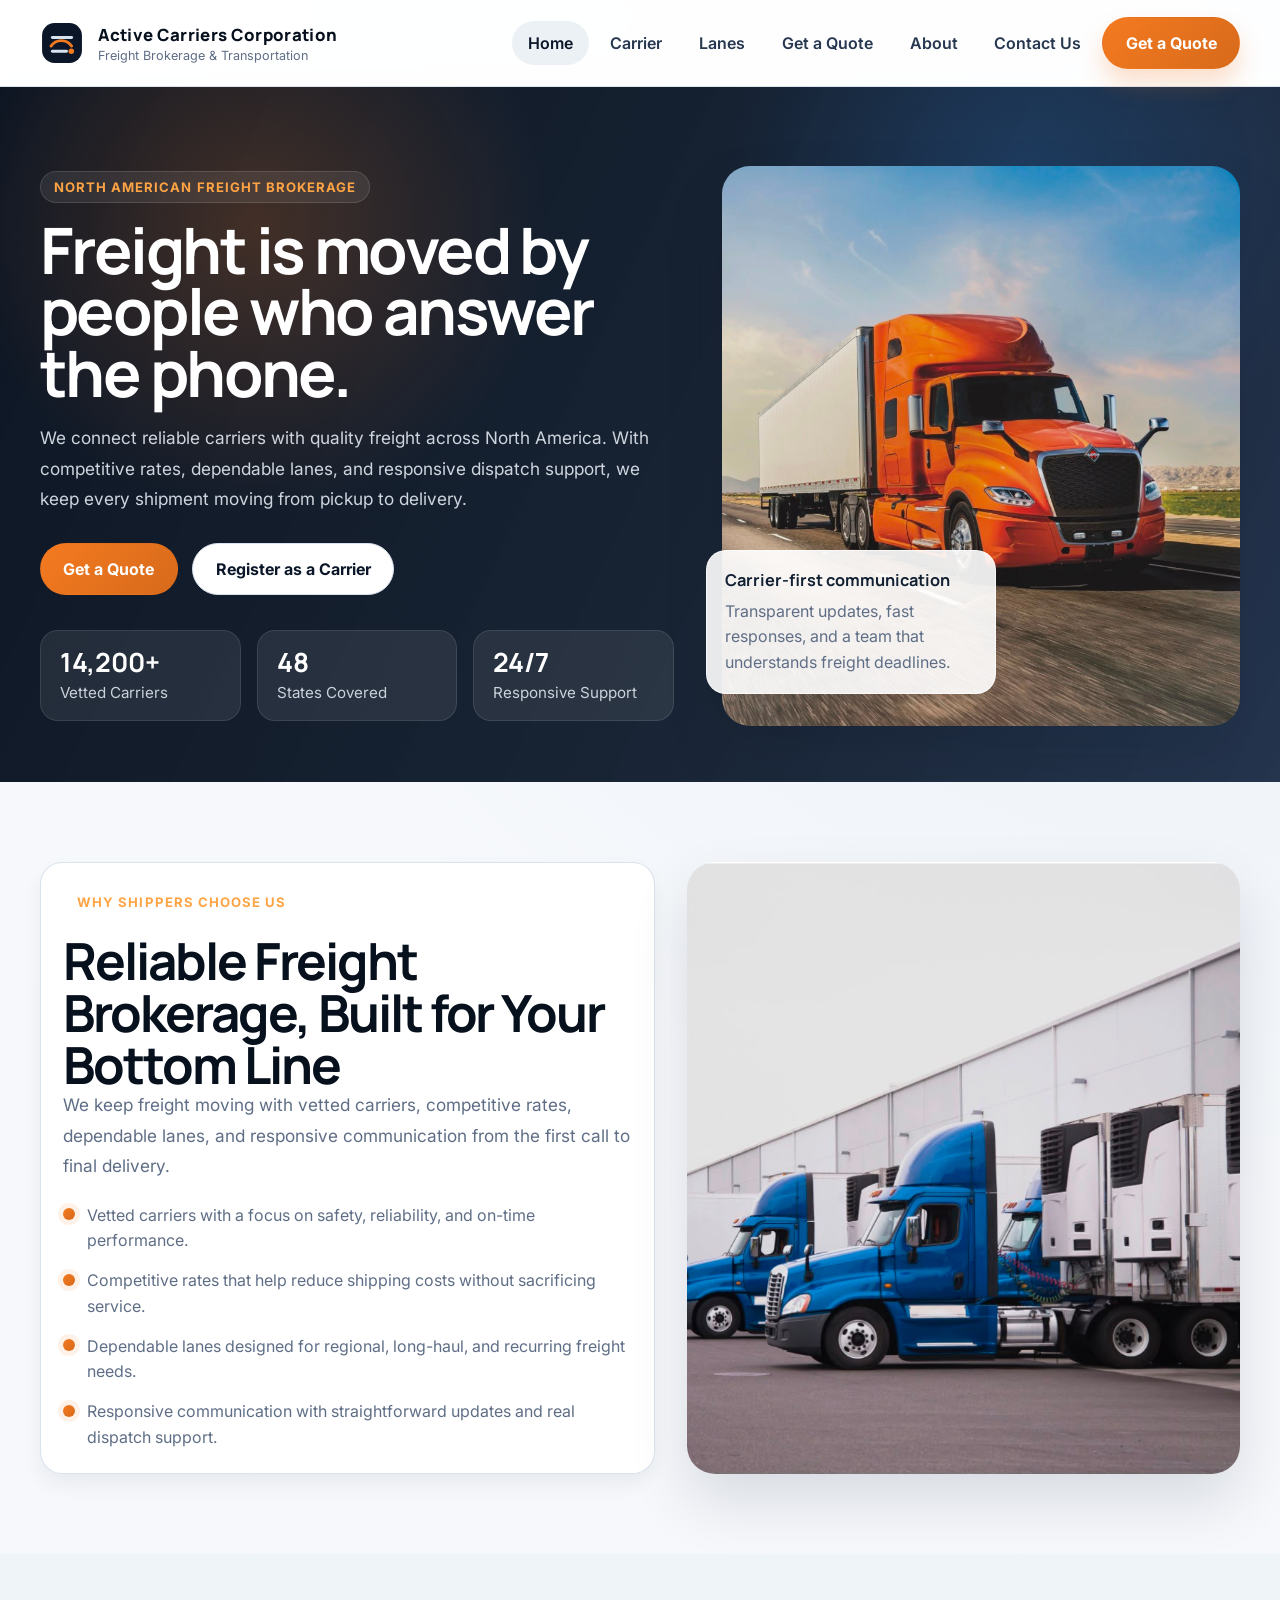
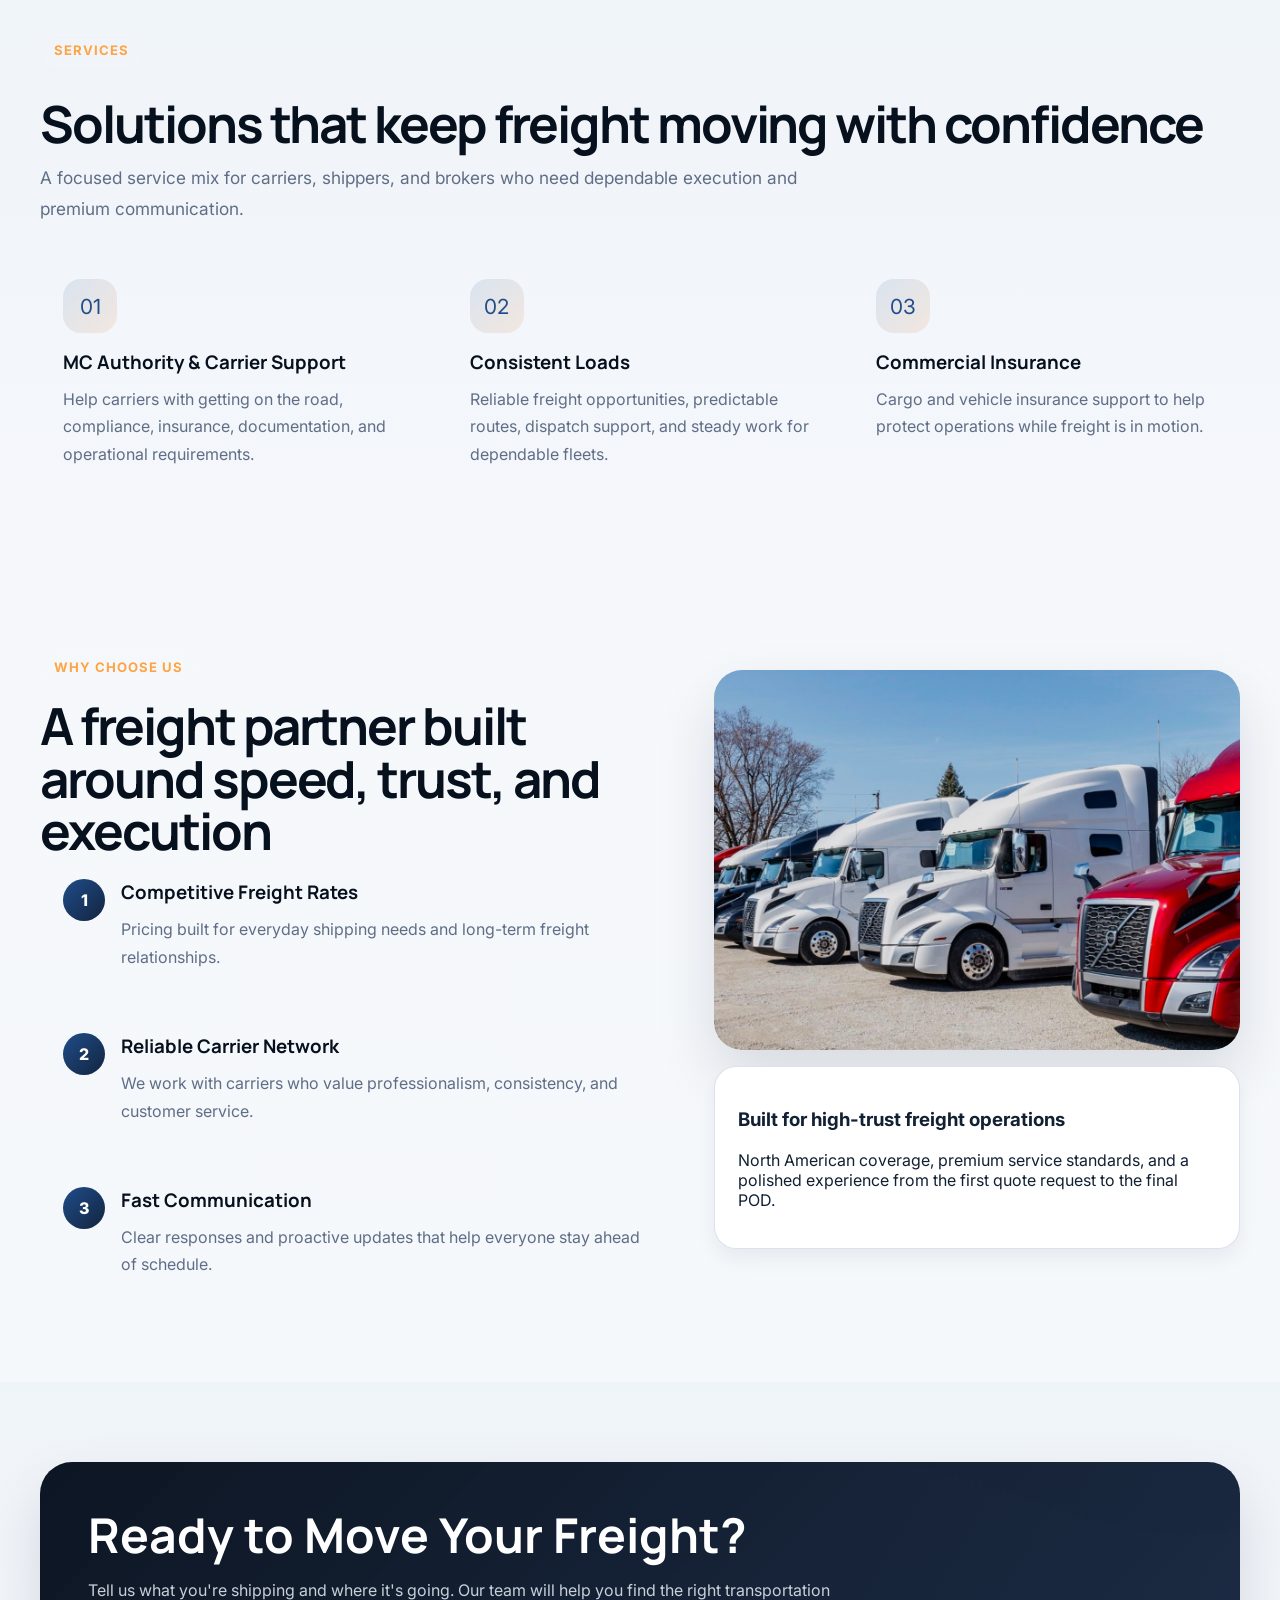
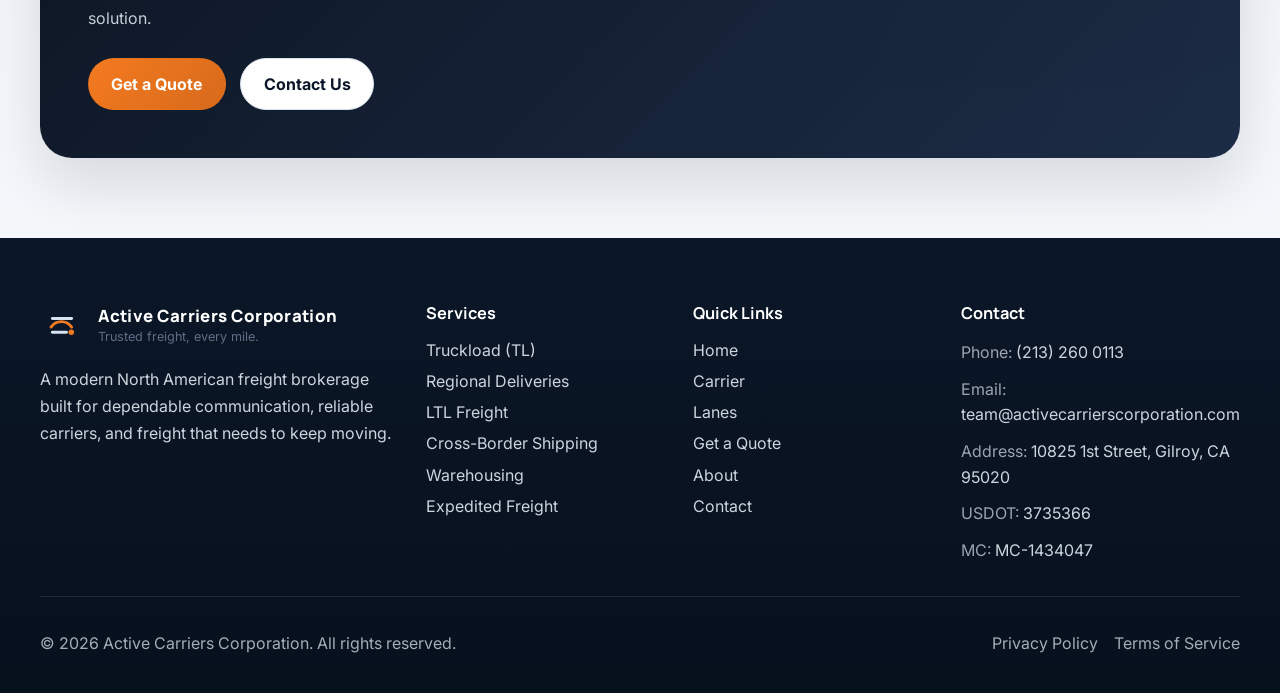
==== commit f1fcf108: "Change Number" ====
--- a/index.html
+++ b/index.html
@@ -31,7 +31,7 @@
       "name": "Active Carriers Corporation",
       "url": "index.html",
       "logo": "assets/logo/logo.svg",
-      "telephone": "+1-408-313-8667",
+      "telephone": "+12132600113",
       "email": "team@activecarrierscorporation.com",
       "address": {
         "@type": "PostalAddress",
@@ -43,7 +43,7 @@
       },
       "contactPoint": {
         "@type": "ContactPoint",
-        "telephone": "+1-408-313-8667",
+        "telephone": "+12132600113",
         "contactType": "customer service",
         "email": "team@activecarrierscorporation.com"
       }
